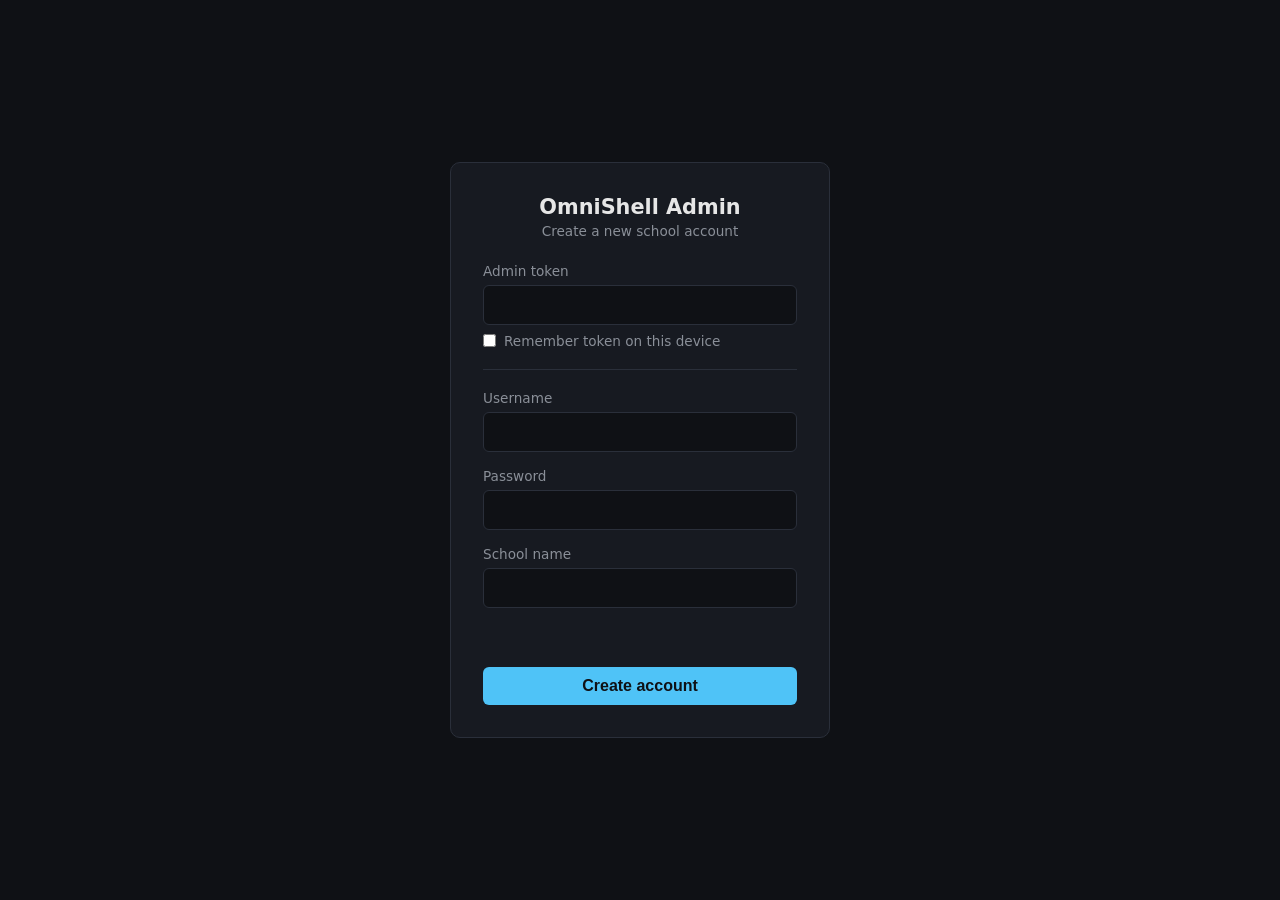
==== web/admin.html @ e7286a1a "I am now trying to create an admin account that only I am able to access and make changes" ====
<!DOCTYPE html>
<html lang="en">
<head>
<meta charset="UTF-8">
<meta name="viewport" content="width=device-width, initial-scale=1.0">
<title>OmniShell &mdash; Admin</title>
<style>
  :root {
    --bg: #0f1115;
    --panel: #171a21;
    --border: #2a2f3a;
    --text: #e6e6e6;
    --muted: #8a8f98;
    --accent: #4fc3f7;
  }
  * { box-sizing: border-box; }
  body {
    margin: 0;
    min-height: 100vh;
    display: flex;
    align-items: center;
    justify-content: center;
    font-family: system-ui, -apple-system, "Segoe UI", sans-serif;
    background: var(--bg);
    color: var(--text);
    padding: 24px;
  }
  .admin-card {
    width: 100%;
    max-width: 380px;
    background: var(--panel);
    border: 1px solid var(--border);
    border-radius: 10px;
    padding: 32px;
  }
  h1 {
    margin: 0 0 4px;
    font-size: 1.3rem;
    text-align: center;
  }
  .subtitle {
    margin: 0 0 24px;
    color: var(--muted);
    font-size: 0.85rem;
    text-align: center;
  }
  label {
    display: block;
    font-size: 0.85rem;
    color: var(--muted);
    margin-bottom: 6px;
  }
  input {
    width: 100%;
    padding: 10px 12px;
    margin-bottom: 16px;
    border-radius: 6px;
    border: 1px solid var(--border);
    background: var(--bg);
    color: var(--text);
    font-size: 1rem;
  }
  input:focus {
    outline: none;
    border-color: var(--accent);
  }
  .checkbox-row {
    display: flex;
    align-items: center;
    gap: 8px;
    margin: -8px 0 16px;
    font-size: 0.85rem;
    color: var(--muted);
  }
  .checkbox-row input {
    width: auto;
    margin: 0;
  }
  hr {
    border: none;
    border-top: 1px solid var(--border);
    margin: 20px 0;
  }
  button {
    width: 100%;
    padding: 10px 12px;
    border-radius: 6px;
    border: none;
    background: var(--accent);
    color: #0f1115;
    font-weight: 600;
    font-size: 1rem;
    cursor: pointer;
  }
  button:disabled {
    opacity: 0.6;
    cursor: default;
  }
  .error {
    color: #ff6b6b;
    font-size: 0.85rem;
    margin: -8px 0 16px;
    min-height: 1em;
  }
  .success {
    color: #6ee7a0;
    font-size: 0.85rem;
    margin: -8px 0 16px;
    min-height: 1em;
  }
</style>
</head>
<body>

<form class="admin-card" id="admin-form">
  <h1>OmniShell Admin</h1>
  <p class="subtitle">Create a new school account</p>

  <label for="admin-token">Admin token</label>
  <input id="admin-token" name="admin-token" type="password" autocomplete="off" required>

  <div class="checkbox-row">
    <input id="remember-token" type="checkbox">
    <label for="remember-token" style="margin:0;">Remember token on this device</label>
  </div>

  <hr>

  <label for="username">Username</label>
  <input id="username" name="username" type="text" autocomplete="off" required>

  <label for="password">Password</label>
  <input id="password" name="password" type="text" autocomplete="off" required>

  <label for="display-name">School name</label>
  <input id="display-name" name="display-name" type="text" autocomplete="off">

  <p class="error" id="error"></p>
  <p class="success" id="success"></p>

  <button type="submit" id="submit-btn">Create account</button>
</form>

<script>
  const form = document.getElementById("admin-form");
  const tokenInput = document.getElementById("admin-token");
  const rememberBox = document.getElementById("remember-token");
  const errorEl = document.getElementById("error");
  const successEl = document.getElementById("success");
  const submitBtn = document.getElementById("submit-btn");

  const savedToken = localStorage.getItem("omnishell_admin_token");
  if (savedToken) {
    tokenInput.value = savedToken;
    rememberBox.checked = true;
  }

  form.addEventListener("submit", async (e) => {
    e.preventDefault();
    errorEl.textContent = "";
    successEl.textContent = "";
    submitBtn.disabled = true;

    const token = tokenInput.value;
    const username = document.getElementById("username").value;
    const password = document.getElementById("password").value;
    const displayName = document.getElementById("display-name").value;

    try {
      const res = await fetch("/api/admin/schools", {
        method: "POST",
        headers: {
          "Content-Type": "application/json",
          "Authorization": "Bearer " + token
        },
        body: JSON.stringify({ username, password, displayName })
      });

      const data = await res.json().catch(() => ({}));

      if (res.ok) {
        successEl.textContent = `Created account "${data.username}".`;
        if (rememberBox.checked) {
          localStorage.setItem("omnishell_admin_token", token);
        } else {
          localStorage.removeItem("omnishell_admin_token");
        }
        document.getElementById("username").value = "";
        document.getElementById("password").value = "";
        document.getElementById("display-name").value = "";
      } else {
        errorEl.textContent = data.error || "Could not create account.";
      }
    } catch {
      errorEl.textContent = "Could not reach the server. Try again.";
    } finally {
      submitBtn.disabled = false;
    }
  });
</script>
</body>
</html>
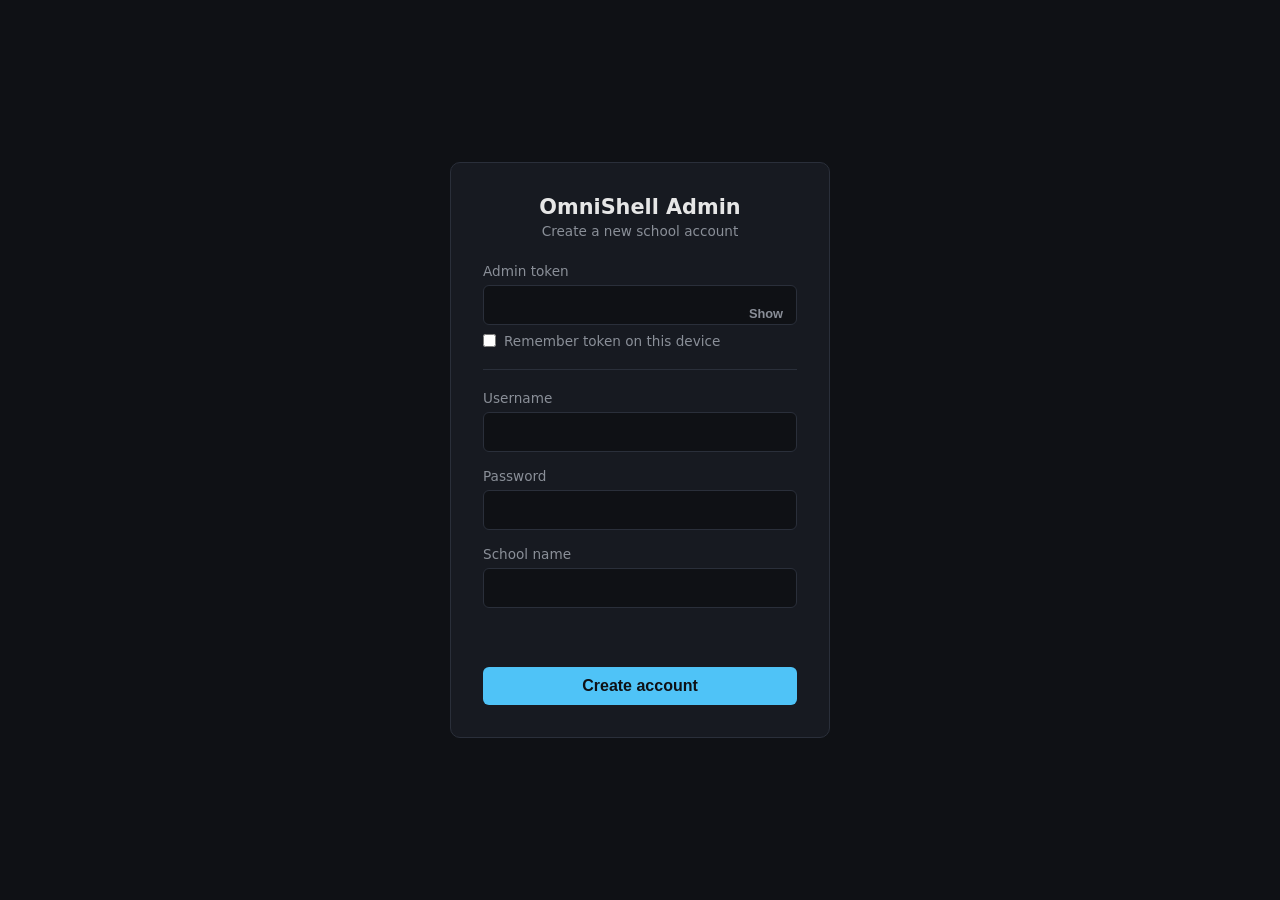
==== commit 661d2490: "this is to just show the password when the user types it in" ====
--- a/web/admin.html
+++ b/web/admin.html
@@ -64,6 +64,28 @@
     outline: none;
     border-color: var(--accent);
   }
+  .field-with-toggle {
+    position: relative;
+  }
+  .field-with-toggle input {
+    padding-right: 56px;
+  }
+  .toggle-visibility {
+    position: absolute;
+    right: 6px;
+    top: 50%;
+    transform: translateY(-50%);
+    background: none;
+    border: none;
+    color: var(--muted);
+    font-size: 0.8rem;
+    cursor: pointer;
+    padding: 4px 8px;
+    width: auto;
+  }
+  .toggle-visibility:hover {
+    color: var(--text);
+  }
   .checkbox-row {
     display: flex;
     align-items: center;
@@ -117,7 +139,10 @@
   <p class="subtitle">Create a new school account</p>
 
   <label for="admin-token">Admin token</label>
-  <input id="admin-token" name="admin-token" type="password" autocomplete="off" required>
+  <div class="field-with-toggle">
+    <input id="admin-token" name="admin-token" type="password" autocomplete="off" required>
+    <button type="button" class="toggle-visibility" data-target="admin-token">Show</button>
+  </div>
 
   <div class="checkbox-row">
     <input id="remember-token" type="checkbox">
@@ -148,6 +173,15 @@
   const errorEl = document.getElementById("error");
   const successEl = document.getElementById("success");
   const submitBtn = document.getElementById("submit-btn");
+
+  document.querySelectorAll(".toggle-visibility").forEach((btn) => {
+    btn.addEventListener("click", () => {
+      const target = document.getElementById(btn.dataset.target);
+      const showing = target.type === "text";
+      target.type = showing ? "password" : "text";
+      btn.textContent = showing ? "Show" : "Hide";
+    });
+  });
 
   const savedToken = localStorage.getItem("omnishell_admin_token");
   if (savedToken) {
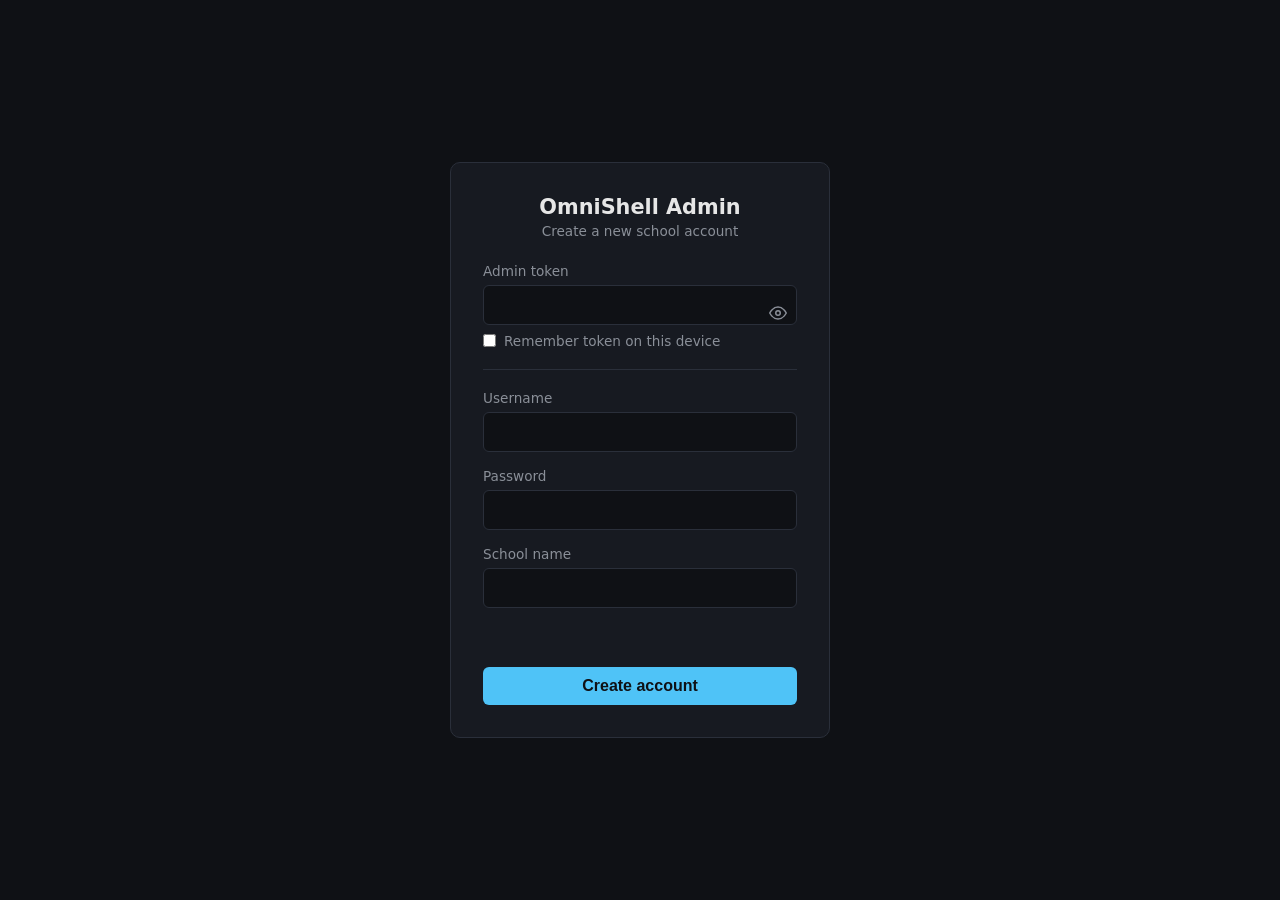
==== commit 67797457: "this is to change the show password icon to an eye" ====
--- a/web/admin.html
+++ b/web/admin.html
@@ -72,19 +72,25 @@
   }
   .toggle-visibility {
     position: absolute;
-    right: 6px;
+    right: 4px;
     top: 50%;
     transform: translateY(-50%);
     background: none;
     border: none;
     color: var(--muted);
-    font-size: 0.8rem;
     cursor: pointer;
-    padding: 4px 8px;
+    padding: 6px;
     width: auto;
+    display: flex;
+    align-items: center;
+    justify-content: center;
   }
   .toggle-visibility:hover {
     color: var(--text);
+  }
+  .toggle-visibility svg {
+    width: 18px;
+    height: 18px;
   }
   .checkbox-row {
     display: flex;
@@ -141,7 +147,7 @@
   <label for="admin-token">Admin token</label>
   <div class="field-with-toggle">
     <input id="admin-token" name="admin-token" type="password" autocomplete="off" required>
-    <button type="button" class="toggle-visibility" data-target="admin-token">Show</button>
+    <button type="button" class="toggle-visibility" data-target="admin-token" aria-label="Show admin token"></button>
   </div>
 
   <div class="checkbox-row">
@@ -174,12 +180,17 @@
   const successEl = document.getElementById("success");
   const submitBtn = document.getElementById("submit-btn");
 
+  const EYE_ICON = '<svg viewBox="0 0 24 24" fill="none" stroke="currentColor" stroke-width="2" stroke-linecap="round" stroke-linejoin="round"><path d="M1 12s4-8 11-8 11 8 11 8-4 8-11 8-11-8-11-8z"></path><circle cx="12" cy="12" r="3"></circle></svg>';
+  const EYE_OFF_ICON = '<svg viewBox="0 0 24 24" fill="none" stroke="currentColor" stroke-width="2" stroke-linecap="round" stroke-linejoin="round"><path d="M17.94 17.94A10.94 10.94 0 0 1 12 20c-7 0-11-8-11-8a18.5 18.5 0 0 1 5.06-5.94M9.9 4.24A9.12 9.12 0 0 1 12 4c7 0 11 8 11 8a18.5 18.5 0 0 1-2.16 3.19M1 1l22 22"></path></svg>';
+
   document.querySelectorAll(".toggle-visibility").forEach((btn) => {
+    btn.innerHTML = EYE_ICON;
     btn.addEventListener("click", () => {
       const target = document.getElementById(btn.dataset.target);
       const showing = target.type === "text";
       target.type = showing ? "password" : "text";
-      btn.textContent = showing ? "Show" : "Hide";
+      btn.innerHTML = showing ? EYE_ICON : EYE_OFF_ICON;
+      btn.setAttribute("aria-label", showing ? "Show admin token" : "Hide admin token");
     });
   });
 
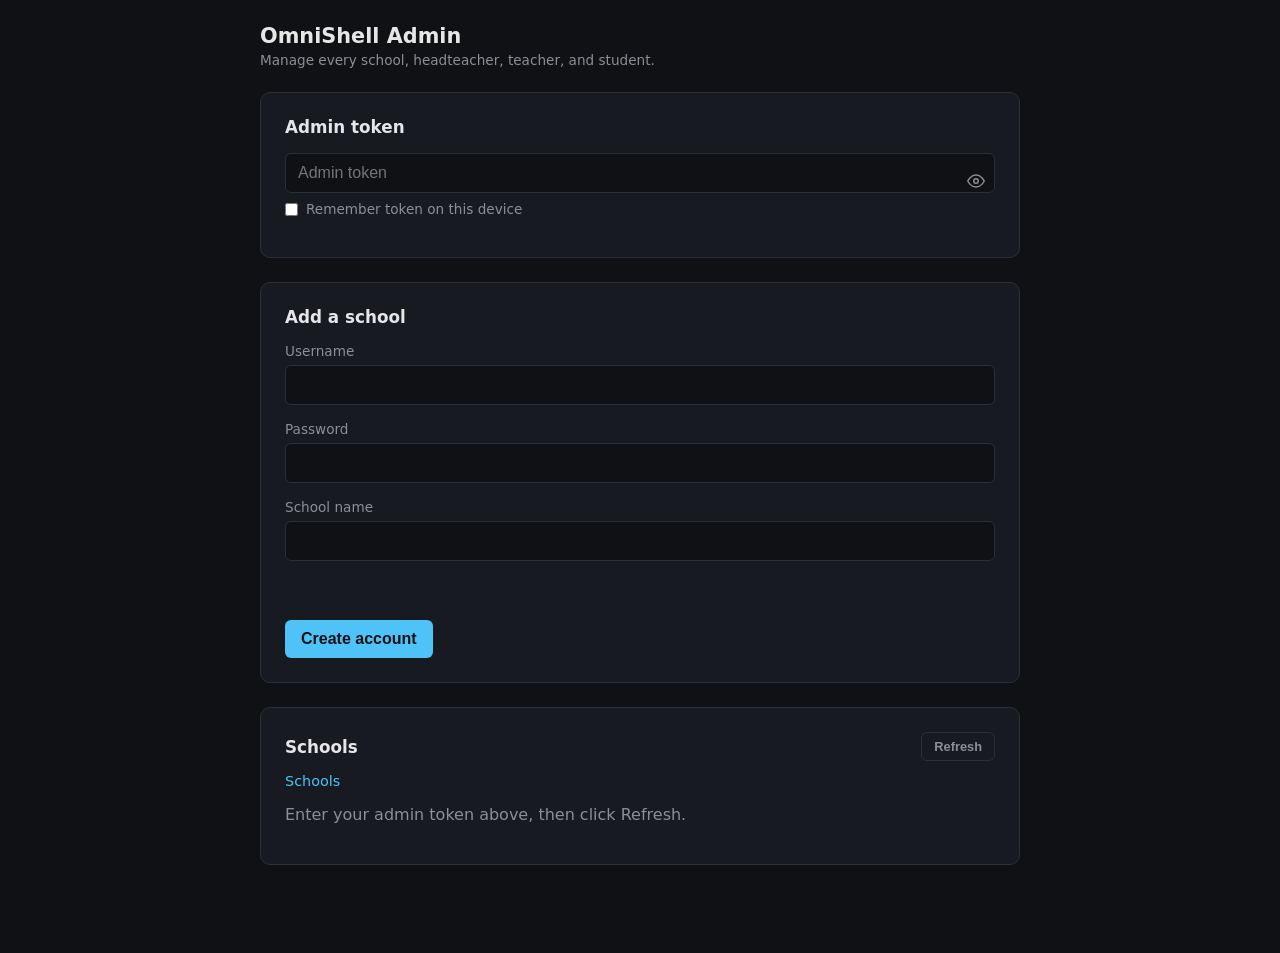
==== commit 4a5b6815: "Just adding more things to the hierachy" ====
--- a/web/admin.html
+++ b/web/admin.html
@@ -17,32 +17,34 @@
   body {
     margin: 0;
     min-height: 100vh;
-    display: flex;
-    align-items: center;
-    justify-content: center;
     font-family: system-ui, -apple-system, "Segoe UI", sans-serif;
     background: var(--bg);
     color: var(--text);
-    padding: 24px;
-  }
-  .admin-card {
-    width: 100%;
-    max-width: 380px;
+    padding: 24px 16px 64px;
+  }
+  main {
+    max-width: 760px;
+    margin: 0 auto;
+  }
+  h1 {
+    margin: 0 0 4px;
+    font-size: 1.3rem;
+  }
+  .subtitle {
+    margin: 0 0 24px;
+    color: var(--muted);
+    font-size: 0.85rem;
+  }
+  .card {
     background: var(--panel);
     border: 1px solid var(--border);
     border-radius: 10px;
-    padding: 32px;
-  }
-  h1 {
-    margin: 0 0 4px;
-    font-size: 1.3rem;
-    text-align: center;
-  }
-  .subtitle {
-    margin: 0 0 24px;
-    color: var(--muted);
-    font-size: 0.85rem;
-    text-align: center;
+    padding: 24px;
+    margin-bottom: 24px;
+  }
+  h2 {
+    margin: 0 0 16px;
+    font-size: 1.05rem;
   }
   label {
     display: block;
@@ -104,14 +106,8 @@
     width: auto;
     margin: 0;
   }
-  hr {
-    border: none;
-    border-top: 1px solid var(--border);
-    margin: 20px 0;
-  }
   button {
-    width: 100%;
-    padding: 10px 12px;
+    padding: 10px 16px;
     border-radius: 6px;
     border: none;
     background: var(--accent);
@@ -136,52 +132,220 @@
     margin: -8px 0 16px;
     min-height: 1em;
   }
+  .muted {
+    color: var(--muted);
+  }
+  .empty {
+    color: var(--muted);
+    padding: 16px 0;
+    text-align: center;
+  }
+  .roster-header {
+    display: flex;
+    align-items: center;
+    justify-content: space-between;
+    margin-bottom: 12px;
+  }
+  .refresh-btn {
+    background: transparent;
+    border: 1px solid var(--border);
+    color: var(--muted);
+    padding: 6px 12px;
+    font-size: 0.8rem;
+  }
+  .refresh-btn:hover {
+    color: var(--text);
+    border-color: var(--accent);
+  }
+  .breadcrumb {
+    font-size: 0.9rem;
+    margin-bottom: 16px;
+    color: var(--muted);
+  }
+  .breadcrumb a {
+    color: var(--accent);
+    text-decoration: none;
+    cursor: pointer;
+  }
+  .breadcrumb a:hover {
+    text-decoration: underline;
+  }
+  #account-list {
+    list-style: none;
+    margin: 0;
+    padding: 0;
+    display: flex;
+    flex-direction: column;
+    gap: 8px;
+  }
+  .account-item {
+    background: var(--bg);
+    border: 1px solid var(--border);
+    border-radius: 8px;
+    overflow: hidden;
+  }
+  .account-row {
+    display: flex;
+    align-items: center;
+    gap: 10px;
+    padding: 12px 14px;
+    flex-wrap: wrap;
+  }
+  .account-row.clickable {
+    cursor: pointer;
+  }
+  .account-row.clickable:hover {
+    background: rgba(79, 195, 247, 0.08);
+  }
+  .account-info {
+    flex: 1;
+    display: flex;
+    flex-direction: column;
+    gap: 2px;
+    min-width: 120px;
+  }
+  .account-name {
+    font-weight: 600;
+  }
+  .account-username {
+    color: var(--muted);
+    font-size: 0.8rem;
+  }
+  .inactive-badge {
+    color: #ff6b6b;
+    font-size: 0.75rem;
+    border: 1px solid #ff6b6b;
+    border-radius: 4px;
+    padding: 2px 6px;
+  }
+  .action-btn {
+    padding: 6px 10px;
+    font-size: 0.78rem;
+    background: transparent;
+    border: 1px solid var(--border);
+    color: var(--muted);
+  }
+  .action-btn:hover {
+    color: var(--text);
+    border-color: var(--accent);
+  }
+  .action-btn.delete-btn {
+    color: #ff6b6b;
+  }
+  .action-btn.delete-btn:hover {
+    background: #ff6b6b;
+    color: #0f1115;
+    border-color: #ff6b6b;
+  }
+  .inline-form {
+    display: none;
+    align-items: center;
+    gap: 8px;
+    padding: 0 14px 14px;
+    border-top: 1px solid var(--border);
+    padding-top: 12px;
+  }
+  .inline-form.open {
+    display: flex;
+  }
+  .inline-form input {
+    margin-bottom: 0;
+    flex: 1;
+  }
+  .inline-form .inline-error {
+    color: #ff6b6b;
+    font-size: 0.8rem;
+    margin: 0;
+  }
+  .inline-form .inline-success {
+    color: #6ee7a0;
+    font-size: 0.8rem;
+    margin: 0;
+  }
+  .delete-confirm {
+    display: none;
+    align-items: center;
+    gap: 10px;
+    padding: 12px 14px;
+    border-top: 1px solid var(--border);
+    background: rgba(255, 107, 107, 0.08);
+  }
+  .delete-confirm.open {
+    display: flex;
+  }
+  .delete-confirm p {
+    margin: 0;
+    font-size: 0.85rem;
+    flex: 1;
+  }
+  .delete-confirm-btn {
+    background: #ff6b6b;
+    color: #0f1115;
+  }
+  .delete-cancel-btn {
+    background: transparent;
+    border: 1px solid var(--border);
+    color: var(--muted);
+  }
 </style>
 </head>
 <body>
 
-<form class="admin-card" id="admin-form">
+<main>
   <h1>OmniShell Admin</h1>
-  <p class="subtitle">Create a new school account</p>
-
-  <label for="admin-token">Admin token</label>
-  <div class="field-with-toggle">
-    <input id="admin-token" name="admin-token" type="password" autocomplete="off" required>
-    <button type="button" class="toggle-visibility" data-target="admin-token" aria-label="Show admin token"></button>
-  </div>
-
-  <div class="checkbox-row">
-    <input id="remember-token" type="checkbox">
-    <label for="remember-token" style="margin:0;">Remember token on this device</label>
-  </div>
-
-  <hr>
-
-  <label for="username">Username</label>
-  <input id="username" name="username" type="text" autocomplete="off" required>
-
-  <label for="password">Password</label>
-  <input id="password" name="password" type="text" autocomplete="off" required>
-
-  <label for="display-name">School name</label>
-  <input id="display-name" name="display-name" type="text" autocomplete="off">
-
-  <p class="error" id="error"></p>
-  <p class="success" id="success"></p>
-
-  <button type="submit" id="submit-btn">Create account</button>
-</form>
+  <p class="subtitle">Manage every school, headteacher, teacher, and student.</p>
+
+  <section class="card">
+    <h2>Admin token</h2>
+    <div class="field-with-toggle">
+      <input id="admin-token" type="password" autocomplete="off" placeholder="Admin token">
+      <button type="button" class="toggle-visibility" data-target="admin-token" aria-label="Show admin token"></button>
+    </div>
+    <div class="checkbox-row">
+      <input id="remember-token" type="checkbox">
+      <label for="remember-token" style="margin:0;">Remember token on this device</label>
+    </div>
+  </section>
+
+  <section class="card">
+    <h2>Add a school</h2>
+    <form id="create-form">
+      <label for="username">Username</label>
+      <input id="username" type="text" autocomplete="off" required>
+
+      <label for="password">Password</label>
+      <input id="password" type="text" autocomplete="off" required>
+
+      <label for="display-name">School name</label>
+      <input id="display-name" type="text" autocomplete="off">
+
+      <p class="error" id="form-error"></p>
+      <p class="success" id="form-success"></p>
+
+      <button type="submit" id="submit-btn">Create account</button>
+    </form>
+  </section>
+
+  <section class="card">
+    <div class="roster-header">
+      <h2 style="margin:0;">Schools</h2>
+      <button type="button" class="refresh-btn" id="refresh-btn">Refresh</button>
+    </div>
+    <div class="breadcrumb" id="breadcrumb"></div>
+    <div id="roster-container">
+      <p class="muted">Enter your admin token above, then click Refresh.</p>
+    </div>
+  </section>
+</main>
 
 <script>
-  const form = document.getElementById("admin-form");
+  const EYE_ICON = '<svg viewBox="0 0 24 24" fill="none" stroke="currentColor" stroke-width="2" stroke-linecap="round" stroke-linejoin="round"><path d="M1 12s4-8 11-8 11 8 11 8-4 8-11 8-11-8-11-8z"></path><circle cx="12" cy="12" r="3"></circle></svg>';
+  const EYE_OFF_ICON = '<svg viewBox="0 0 24 24" fill="none" stroke="currentColor" stroke-width="2" stroke-linecap="round" stroke-linejoin="round"><path d="M17.94 17.94A10.94 10.94 0 0 1 12 20c-7 0-11-8-11-8a18.5 18.5 0 0 1 5.06-5.94M9.9 4.24A9.12 9.12 0 0 1 12 4c7 0 11 8 11 8a18.5 18.5 0 0 1-2.16 3.19M1 1l22 22"></path></svg>';
+
   const tokenInput = document.getElementById("admin-token");
   const rememberBox = document.getElementById("remember-token");
-  const errorEl = document.getElementById("error");
-  const successEl = document.getElementById("success");
-  const submitBtn = document.getElementById("submit-btn");
-
-  const EYE_ICON = '<svg viewBox="0 0 24 24" fill="none" stroke="currentColor" stroke-width="2" stroke-linecap="round" stroke-linejoin="round"><path d="M1 12s4-8 11-8 11 8 11 8-4 8-11 8-11-8-11-8z"></path><circle cx="12" cy="12" r="3"></circle></svg>';
-  const EYE_OFF_ICON = '<svg viewBox="0 0 24 24" fill="none" stroke="currentColor" stroke-width="2" stroke-linecap="round" stroke-linejoin="round"><path d="M17.94 17.94A10.94 10.94 0 0 1 12 20c-7 0-11-8-11-8a18.5 18.5 0 0 1 5.06-5.94M9.9 4.24A9.12 9.12 0 0 1 12 4c7 0 11 8 11 8a18.5 18.5 0 0 1-2.16 3.19M1 1l22 22"></path></svg>';
+  const rosterContainer = document.getElementById("roster-container");
+  const breadcrumbEl = document.getElementById("breadcrumb");
 
   document.querySelectorAll(".toggle-visibility").forEach((btn) => {
     btn.innerHTML = EYE_ICON;
@@ -190,7 +354,6 @@
       const showing = target.type === "text";
       target.type = showing ? "password" : "text";
       btn.innerHTML = showing ? EYE_ICON : EYE_OFF_ICON;
-      btn.setAttribute("aria-label", showing ? "Show admin token" : "Hide admin token");
     });
   });
 
@@ -200,48 +363,369 @@
     rememberBox.checked = true;
   }
 
-  form.addEventListener("submit", async (e) => {
+  tokenInput.addEventListener("change", () => {
+    if (rememberBox.checked) localStorage.setItem("omnishell_admin_token", tokenInput.value);
+  });
+  rememberBox.addEventListener("change", () => {
+    if (rememberBox.checked) localStorage.setItem("omnishell_admin_token", tokenInput.value);
+    else localStorage.removeItem("omnishell_admin_token");
+  });
+
+  function adminFetch(url, options) {
+    options = options || {};
+    const headers = Object.assign({ "Authorization": "Bearer " + tokenInput.value }, options.headers || {});
+    return fetch(url, Object.assign({}, options, { headers }));
+  }
+
+  // ---------- create-headteacher form ----------
+
+  const createForm = document.getElementById("create-form");
+  const formErrorEl = document.getElementById("form-error");
+  const formSuccessEl = document.getElementById("form-success");
+  const submitBtn = document.getElementById("submit-btn");
+
+  createForm.addEventListener("submit", async (e) => {
     e.preventDefault();
-    errorEl.textContent = "";
-    successEl.textContent = "";
+    formErrorEl.textContent = "";
+    formSuccessEl.textContent = "";
     submitBtn.disabled = true;
 
-    const token = tokenInput.value;
     const username = document.getElementById("username").value;
     const password = document.getElementById("password").value;
     const displayName = document.getElementById("display-name").value;
 
     try {
-      const res = await fetch("/api/admin/schools", {
+      const res = await adminFetch("/api/admin/schools", {
         method: "POST",
-        headers: {
-          "Content-Type": "application/json",
-          "Authorization": "Bearer " + token
-        },
+        headers: { "Content-Type": "application/json" },
         body: JSON.stringify({ username, password, displayName })
       });
-
       const data = await res.json().catch(() => ({}));
 
       if (res.ok) {
-        successEl.textContent = `Created account "${data.username}".`;
-        if (rememberBox.checked) {
-          localStorage.setItem("omnishell_admin_token", token);
-        } else {
-          localStorage.removeItem("omnishell_admin_token");
-        }
-        document.getElementById("username").value = "";
-        document.getElementById("password").value = "";
-        document.getElementById("display-name").value = "";
+        formSuccessEl.textContent = `Created account "${data.username}".`;
+        createForm.reset();
+        if (view.level === "headteachers") loadRoster();
       } else {
-        errorEl.textContent = data.error || "Could not create account.";
+        formErrorEl.textContent = data.error || "Could not create account.";
       }
     } catch {
-      errorEl.textContent = "Could not reach the server. Try again.";
+      formErrorEl.textContent = "Could not reach the server. Try again.";
     } finally {
       submitBtn.disabled = false;
     }
   });
+
+  // ---------- browsable roster with breadcrumb drill-down ----------
+
+  let view = { level: "headteachers" };
+
+  function renderBreadcrumb() {
+    breadcrumbEl.innerHTML = "";
+
+    const schoolsLink = document.createElement("a");
+    schoolsLink.textContent = "Schools";
+    schoolsLink.addEventListener("click", () => {
+      view = { level: "headteachers" };
+      loadRoster();
+    });
+    breadcrumbEl.appendChild(schoolsLink);
+
+    if (view.level === "teachers" || view.level === "students") {
+      breadcrumbEl.appendChild(document.createTextNode(" / "));
+      const hLink = document.createElement("a");
+      hLink.textContent = view.headteacherName;
+      hLink.addEventListener("click", () => {
+        view = { level: "teachers", headteacherId: view.headteacherId, headteacherName: view.headteacherName };
+        loadRoster();
+      });
+      breadcrumbEl.appendChild(hLink);
+    }
+
+    if (view.level === "students") {
+      breadcrumbEl.appendChild(document.createTextNode(" / "));
+      const tSpan = document.createElement("span");
+      tSpan.textContent = view.teacherName;
+      breadcrumbEl.appendChild(tSpan);
+    }
+  }
+
+  async function loadRoster() {
+    renderBreadcrumb();
+    rosterContainer.innerHTML = '<p class="muted">Loading&hellip;</p>';
+
+    let url, level;
+    if (view.level === "headteachers") {
+      url = "/api/admin/headteachers";
+      level = "headteacher";
+    } else if (view.level === "teachers") {
+      url = "/api/admin/teachers?headteacherId=" + view.headteacherId;
+      level = "teacher";
+    } else {
+      url = "/api/admin/students?teacherId=" + view.teacherId;
+      level = "student";
+    }
+
+    try {
+      const res = await adminFetch(url);
+      const data = await res.json().catch(() => ({}));
+      if (!res.ok) {
+        rosterContainer.innerHTML = `<p class="error">${data.error || "Could not load accounts."}</p>`;
+        return;
+      }
+      renderRoster(data.rows || [], level);
+    } catch {
+      rosterContainer.innerHTML = '<p class="error">Could not reach the server.</p>';
+    }
+  }
+
+  function renderRoster(rows, level) {
+    if (rows.length === 0) {
+      rosterContainer.innerHTML = '<p class="empty">No accounts here yet.</p>';
+      return;
+    }
+
+    const list = document.createElement("ul");
+    list.id = "account-list";
+
+    rows.forEach((account) => {
+      list.appendChild(buildAccountRow(account, level));
+    });
+
+    rosterContainer.innerHTML = "";
+    rosterContainer.appendChild(list);
+  }
+
+  function buildAccountRow(account, level) {
+    const item = document.createElement("li");
+    item.className = "account-item";
+
+    const row = document.createElement("div");
+    row.className = "account-row";
+    if (level !== "student") row.classList.add("clickable");
+
+    const info = document.createElement("div");
+    info.className = "account-info";
+    const nameEl = document.createElement("span");
+    nameEl.className = "account-name";
+    nameEl.textContent = account.display_name || account.username;
+    const usernameEl = document.createElement("span");
+    usernameEl.className = "account-username";
+    usernameEl.textContent = account.username;
+    info.appendChild(nameEl);
+    info.appendChild(usernameEl);
+    row.appendChild(info);
+
+    if (!account.active) {
+      const badge = document.createElement("span");
+      badge.className = "inactive-badge";
+      badge.textContent = "Inactive";
+      row.appendChild(badge);
+    }
+
+    const renameBtn = document.createElement("button");
+    renameBtn.type = "button";
+    renameBtn.className = "action-btn";
+    renameBtn.textContent = "Rename";
+    row.appendChild(renameBtn);
+
+    const resetBtn = document.createElement("button");
+    resetBtn.type = "button";
+    resetBtn.className = "action-btn";
+    resetBtn.textContent = "Reset password";
+    row.appendChild(resetBtn);
+
+    const activeBtn = document.createElement("button");
+    activeBtn.type = "button";
+    activeBtn.className = "action-btn";
+    activeBtn.textContent = account.active ? "Deactivate" : "Activate";
+    row.appendChild(activeBtn);
+
+    const deleteBtn = document.createElement("button");
+    deleteBtn.type = "button";
+    deleteBtn.className = "action-btn delete-btn";
+    deleteBtn.textContent = "Delete";
+    row.appendChild(deleteBtn);
+
+    const renameForm = document.createElement("div");
+    renameForm.className = "inline-form";
+    renameForm.innerHTML = `
+      <input type="text" placeholder="New display name" class="rename-input" autocomplete="off">
+      <button type="button" class="rename-confirm-btn">Confirm</button>
+      <p class="inline-error"></p>
+      <p class="inline-success"></p>
+    `;
+
+    const resetForm = document.createElement("div");
+    resetForm.className = "inline-form";
+    resetForm.innerHTML = `
+      <input type="text" placeholder="New password" class="reset-password-input" autocomplete="off">
+      <button type="button" class="reset-confirm-btn">Confirm</button>
+      <p class="inline-error"></p>
+      <p class="inline-success"></p>
+    `;
+
+    const deleteConfirm = document.createElement("div");
+    deleteConfirm.className = "delete-confirm";
+    deleteConfirm.innerHTML = `
+      <p>Delete <strong>${nameEl.textContent}</strong>? This permanently removes their account${level !== "student" ? " and everything under it" : ""}.</p>
+      <button type="button" class="delete-cancel-btn">Cancel</button>
+      <button type="button" class="delete-confirm-btn">Delete</button>
+    `;
+
+    // Stop clicks inside any inline panel from triggering row drill-down.
+    [renameForm, resetForm, deleteConfirm].forEach((panel) => {
+      panel.addEventListener("click", (e) => e.stopPropagation());
+    });
+
+    function stopAnd(fn) {
+      return (e) => { e.stopPropagation(); fn(e); };
+    }
+
+    renameBtn.addEventListener("click", stopAnd(() => renameForm.classList.toggle("open")));
+    resetBtn.addEventListener("click", stopAnd(() => resetForm.classList.toggle("open")));
+    deleteBtn.addEventListener("click", stopAnd(() => deleteConfirm.classList.toggle("open")));
+
+    activeBtn.addEventListener("click", stopAnd(async () => {
+      activeBtn.disabled = true;
+      try {
+        const res = await adminFetch("/api/admin/accounts/set-active", {
+          method: "POST",
+          headers: { "Content-Type": "application/json" },
+          body: JSON.stringify({ accountId: account.id, active: !account.active })
+        });
+        if (res.ok) {
+          loadRoster();
+        } else {
+          activeBtn.disabled = false;
+        }
+      } catch {
+        activeBtn.disabled = false;
+      }
+    }));
+
+    const renameConfirmBtn = renameForm.querySelector(".rename-confirm-btn");
+    const renameInput = renameForm.querySelector(".rename-input");
+    const renameErrorEl = renameForm.querySelector(".inline-error");
+    const renameSuccessEl = renameForm.querySelector(".inline-success");
+
+    renameConfirmBtn.addEventListener("click", async () => {
+      renameErrorEl.textContent = "";
+      renameSuccessEl.textContent = "";
+      const displayName = renameInput.value.trim();
+      if (!displayName) {
+        renameErrorEl.textContent = "Enter a name.";
+        return;
+      }
+      renameConfirmBtn.disabled = true;
+      try {
+        const res = await adminFetch("/api/admin/accounts/rename", {
+          method: "POST",
+          headers: { "Content-Type": "application/json" },
+          body: JSON.stringify({ accountId: account.id, displayName })
+        });
+        const data = await res.json().catch(() => ({}));
+        if (res.ok) {
+          renameSuccessEl.textContent = "Renamed.";
+          nameEl.textContent = displayName;
+        } else {
+          renameErrorEl.textContent = data.error || "Could not rename.";
+        }
+      } catch {
+        renameErrorEl.textContent = "Could not reach the server.";
+      } finally {
+        renameConfirmBtn.disabled = false;
+      }
+    });
+
+    const resetConfirmBtn = resetForm.querySelector(".reset-confirm-btn");
+    const resetPasswordInput = resetForm.querySelector(".reset-password-input");
+    const resetErrorEl = resetForm.querySelector(".inline-error");
+    const resetSuccessEl = resetForm.querySelector(".inline-success");
+
+    resetConfirmBtn.addEventListener("click", async () => {
+      resetErrorEl.textContent = "";
+      resetSuccessEl.textContent = "";
+      const newPassword = resetPasswordInput.value;
+      if (!newPassword) {
+        resetErrorEl.textContent = "Enter a new password.";
+        return;
+      }
+      resetConfirmBtn.disabled = true;
+      try {
+        const res = await adminFetch("/api/admin/accounts/reset-password", {
+          method: "POST",
+          headers: { "Content-Type": "application/json" },
+          body: JSON.stringify({ accountId: account.id, newPassword })
+        });
+        const data = await res.json().catch(() => ({}));
+        if (res.ok) {
+          resetSuccessEl.textContent = "Password updated.";
+          resetPasswordInput.value = "";
+        } else {
+          resetErrorEl.textContent = data.error || "Could not reset password.";
+        }
+      } catch {
+        resetErrorEl.textContent = "Could not reach the server.";
+      } finally {
+        resetConfirmBtn.disabled = false;
+      }
+    });
+
+    deleteConfirm.querySelector(".delete-cancel-btn").addEventListener("click", stopAnd(() => {
+      deleteConfirm.classList.remove("open");
+    }));
+
+    deleteConfirm.querySelector(".delete-confirm-btn").addEventListener("click", stopAnd(async (e) => {
+      const btn = e.currentTarget;
+      btn.disabled = true;
+      try {
+        const res = await adminFetch("/api/admin/accounts/delete", {
+          method: "POST",
+          headers: { "Content-Type": "application/json" },
+          body: JSON.stringify({ accountId: account.id })
+        });
+        if (res.ok) {
+          item.remove();
+          if (document.querySelectorAll(".account-item").length === 0) {
+            rosterContainer.innerHTML = '<p class="empty">No accounts here yet.</p>';
+          }
+        } else {
+          btn.disabled = false;
+        }
+      } catch {
+        btn.disabled = false;
+      }
+    }));
+
+    if (level !== "student") {
+      row.addEventListener("click", () => {
+        if (level === "headteacher") {
+          view = { level: "teachers", headteacherId: account.id, headteacherName: account.display_name || account.username };
+        } else if (level === "teacher") {
+          view = {
+            level: "students",
+            headteacherId: view.headteacherId,
+            headteacherName: view.headteacherName,
+            teacherId: account.id,
+            teacherName: account.display_name || account.username
+          };
+        }
+        loadRoster();
+      });
+    }
+
+    item.appendChild(row);
+    item.appendChild(renameForm);
+    item.appendChild(resetForm);
+    item.appendChild(deleteConfirm);
+    return item;
+  }
+
+  document.getElementById("refresh-btn").addEventListener("click", loadRoster);
+
+  renderBreadcrumb();
+  if (savedToken) loadRoster();
 </script>
 </body>
 </html>
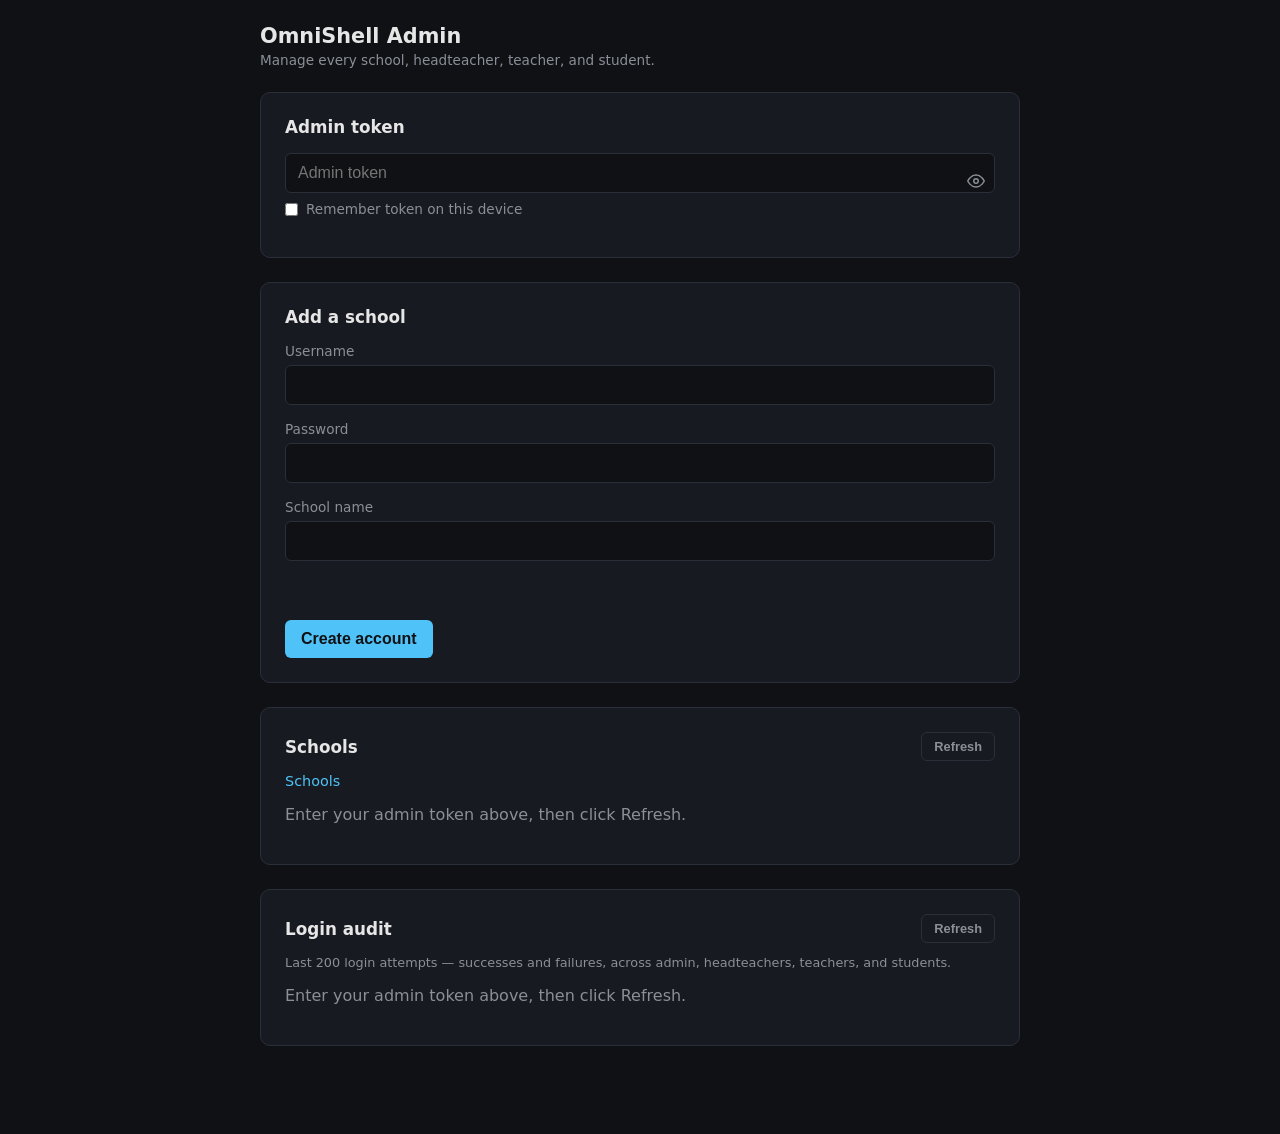
==== commit 506e10c1: "i am now adding a login audit which shows successful logins and unsuccessful logins which only I can" ====
--- a/web/admin.html
+++ b/web/admin.html
@@ -287,6 +287,50 @@
     border: 1px solid var(--border);
     color: var(--muted);
   }
+  .audit-row {
+    display: flex;
+    align-items: center;
+    gap: 12px;
+    padding: 10px 12px;
+    border-bottom: 1px solid var(--border);
+    font-size: 0.82rem;
+    flex-wrap: wrap;
+  }
+  .audit-row:last-child {
+    border-bottom: none;
+  }
+  .audit-time {
+    color: var(--muted);
+    font-size: 0.76rem;
+    min-width: 150px;
+  }
+  .audit-user {
+    font-weight: 600;
+    min-width: 100px;
+  }
+  .audit-role {
+    color: var(--muted);
+    font-size: 0.76rem;
+  }
+  .audit-ip {
+    color: var(--muted);
+    font-size: 0.76rem;
+    margin-left: auto;
+  }
+  .audit-badge {
+    font-size: 0.7rem;
+    padding: 2px 6px;
+    border-radius: 4px;
+    border: 1px solid;
+  }
+  .audit-badge.ok {
+    color: #6ee7a0;
+    border-color: #6ee7a0;
+  }
+  .audit-badge.fail {
+    color: #ff6b6b;
+    border-color: #ff6b6b;
+  }
 </style>
 </head>
 <body>
@@ -333,6 +377,17 @@
     </div>
     <div class="breadcrumb" id="breadcrumb"></div>
     <div id="roster-container">
+      <p class="muted">Enter your admin token above, then click Refresh.</p>
+    </div>
+  </section>
+
+  <section class="card">
+    <div class="roster-header">
+      <h2 style="margin:0;">Login audit</h2>
+      <button type="button" class="refresh-btn" id="audit-refresh-btn">Refresh</button>
+    </div>
+    <p class="muted" style="margin:0 0 12px;font-size:0.8rem;">Last 200 login attempts &mdash; successes and failures, across admin, headteachers, teachers, and students.</p>
+    <div id="audit-container">
       <p class="muted">Enter your admin token above, then click Refresh.</p>
     </div>
   </section>
@@ -724,8 +779,75 @@
 
   document.getElementById("refresh-btn").addEventListener("click", loadRoster);
 
+  // ---------- login audit ----------
+
+  const auditContainer = document.getElementById("audit-container");
+
+  async function loadAuditLog() {
+    auditContainer.innerHTML = '<p class="muted">Loading&hellip;</p>';
+    try {
+      const res = await adminFetch("/api/admin/login-audit");
+      const data = await res.json().catch(() => ({}));
+      if (!res.ok) {
+        auditContainer.innerHTML = `<p class="error">${data.error || "Could not load audit log."}</p>`;
+        return;
+      }
+      renderAuditLog(data.rows || []);
+    } catch {
+      auditContainer.innerHTML = '<p class="error">Could not reach the server.</p>';
+    }
+  }
+
+  function renderAuditLog(rows) {
+    if (rows.length === 0) {
+      auditContainer.innerHTML = '<p class="empty">No login attempts recorded yet.</p>';
+      return;
+    }
+
+    const list = document.createElement("div");
+    rows.forEach((entry) => {
+      const row = document.createElement("div");
+      row.className = "audit-row";
+
+      const time = document.createElement("span");
+      time.className = "audit-time";
+      time.textContent = new Date(entry.created_at).toLocaleString();
+      row.appendChild(time);
+
+      const badge = document.createElement("span");
+      badge.className = "audit-badge " + (entry.success ? "ok" : "fail");
+      badge.textContent = entry.success ? "Success" : "Failed";
+      row.appendChild(badge);
+
+      const user = document.createElement("span");
+      user.className = "audit-user";
+      user.textContent = entry.username;
+      row.appendChild(user);
+
+      const role = document.createElement("span");
+      role.className = "audit-role";
+      role.textContent = entry.role || "unknown";
+      row.appendChild(role);
+
+      const ip = document.createElement("span");
+      ip.className = "audit-ip";
+      ip.textContent = entry.ip_address || "unknown IP";
+      row.appendChild(ip);
+
+      list.appendChild(row);
+    });
+
+    auditContainer.innerHTML = "";
+    auditContainer.appendChild(list);
+  }
+
+  document.getElementById("audit-refresh-btn").addEventListener("click", loadAuditLog);
+
   renderBreadcrumb();
-  if (savedToken) loadRoster();
+  if (savedToken) {
+    loadRoster();
+    loadAuditLog();
+  }
 </script>
 </body>
 </html>
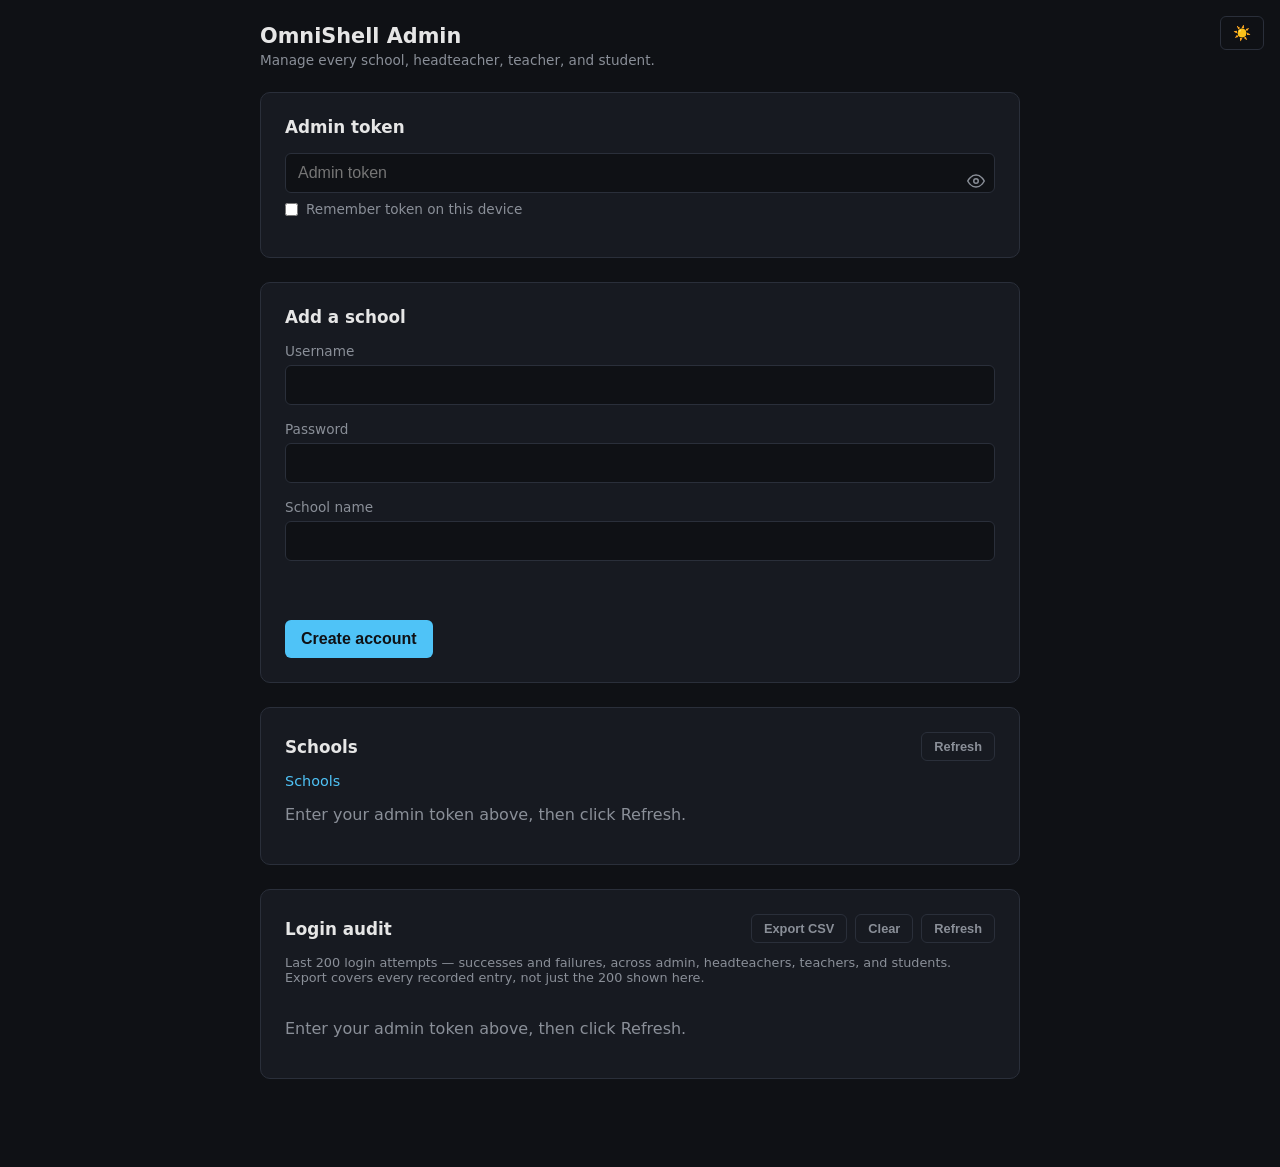
==== commit 3db9beb3: "I have changed the audit logs so they are CSV files and I am planning on making them so i can export" ====
--- a/web/admin.html
+++ b/web/admin.html
@@ -3,6 +3,11 @@
 <head>
 <meta charset="UTF-8">
 <meta name="viewport" content="width=device-width, initial-scale=1.0">
+<script>
+  if (localStorage.getItem("omnishell_theme") === "light") {
+    document.documentElement.setAttribute("data-theme", "light");
+  }
+</script>
 <title>OmniShell &mdash; Admin</title>
 <style>
   :root {
@@ -13,6 +18,31 @@
     --muted: #8a8f98;
     --accent: #4fc3f7;
   }
+  :root[data-theme="light"] {
+    --bg: #f4f6f9;
+    --panel: #ffffff;
+    --border: #d7dce3;
+    --text: #1b1f24;
+    --muted: #5b6470;
+    --accent: #0284c7;
+  }
+  .theme-toggle {
+    position: fixed;
+    top: 16px;
+    right: 16px;
+    background: transparent;
+    border: 1px solid var(--border);
+    color: var(--muted);
+    border-radius: 6px;
+    padding: 6px 12px;
+    font-size: 0.9rem;
+    cursor: pointer;
+    line-height: 1.4;
+  }
+  .theme-toggle:hover {
+    color: var(--text);
+    border-color: var(--accent);
+  }
   * { box-sizing: border-box; }
   body {
     margin: 0;
@@ -334,6 +364,8 @@
 </style>
 </head>
 <body>
+
+<button type="button" id="theme-toggle" class="theme-toggle" aria-label="Toggle theme"></button>
 
 <main>
   <h1>OmniShell Admin</h1>
@@ -384,9 +416,19 @@
   <section class="card">
     <div class="roster-header">
       <h2 style="margin:0;">Login audit</h2>
-      <button type="button" class="refresh-btn" id="audit-refresh-btn">Refresh</button>
+      <div style="display:flex;gap:8px;">
+        <button type="button" class="refresh-btn" id="audit-export-btn">Export CSV</button>
+        <button type="button" class="refresh-btn" id="audit-clear-btn">Clear</button>
+        <button type="button" class="refresh-btn" id="audit-refresh-btn">Refresh</button>
+      </div>
     </div>
-    <p class="muted" style="margin:0 0 12px;font-size:0.8rem;">Last 200 login attempts &mdash; successes and failures, across admin, headteachers, teachers, and students.</p>
+    <p class="muted" style="margin:0 0 12px;font-size:0.8rem;">Last 200 login attempts &mdash; successes and failures, across admin, headteachers, teachers, and students. Export covers every recorded entry, not just the 200 shown here.</p>
+    <p class="error" id="audit-export-error"></p>
+    <div class="delete-confirm" id="audit-clear-confirm">
+      <p>Clear <strong>all</strong> login audit entries? This can't be undone &mdash; export a copy first if you want to keep a record.</p>
+      <button type="button" class="delete-cancel-btn" id="audit-clear-cancel-btn">Cancel</button>
+      <button type="button" class="delete-confirm-btn" id="audit-clear-confirm-btn">Clear all</button>
+    </div>
     <div id="audit-container">
       <p class="muted">Enter your admin token above, then click Refresh.</p>
     </div>
@@ -394,6 +436,28 @@
 </main>
 
 <script>
+  const themeToggleBtn = document.getElementById("theme-toggle");
+
+  function updateThemeToggleLabel() {
+    const isLight = document.documentElement.getAttribute("data-theme") === "light";
+    themeToggleBtn.textContent = isLight ? "🌙" : "☀️";
+    themeToggleBtn.setAttribute("aria-label", isLight ? "Switch to dark theme" : "Switch to light theme");
+  }
+
+  themeToggleBtn.addEventListener("click", () => {
+    const isLight = document.documentElement.getAttribute("data-theme") === "light";
+    if (isLight) {
+      document.documentElement.removeAttribute("data-theme");
+      localStorage.setItem("omnishell_theme", "dark");
+    } else {
+      document.documentElement.setAttribute("data-theme", "light");
+      localStorage.setItem("omnishell_theme", "light");
+    }
+    updateThemeToggleLabel();
+  });
+
+  updateThemeToggleLabel();
+
   const EYE_ICON = '<svg viewBox="0 0 24 24" fill="none" stroke="currentColor" stroke-width="2" stroke-linecap="round" stroke-linejoin="round"><path d="M1 12s4-8 11-8 11 8 11 8-4 8-11 8-11-8-11-8z"></path><circle cx="12" cy="12" r="3"></circle></svg>';
   const EYE_OFF_ICON = '<svg viewBox="0 0 24 24" fill="none" stroke="currentColor" stroke-width="2" stroke-linecap="round" stroke-linejoin="round"><path d="M17.94 17.94A10.94 10.94 0 0 1 12 20c-7 0-11-8-11-8a18.5 18.5 0 0 1 5.06-5.94M9.9 4.24A9.12 9.12 0 0 1 12 4c7 0 11 8 11 8a18.5 18.5 0 0 1-2.16 3.19M1 1l22 22"></path></svg>';
 
@@ -843,6 +907,56 @@
 
   document.getElementById("audit-refresh-btn").addEventListener("click", loadAuditLog);
 
+  // ---------- login audit: export / clear ----------
+
+  const auditExportErrorEl = document.getElementById("audit-export-error");
+  const auditClearConfirm = document.getElementById("audit-clear-confirm");
+
+  document.getElementById("audit-export-btn").addEventListener("click", async () => {
+    auditExportErrorEl.textContent = "";
+    try {
+      const res = await adminFetch("/api/admin/login-audit/export");
+      if (!res.ok) {
+        const data = await res.json().catch(() => ({}));
+        auditExportErrorEl.textContent = data.error || "Could not export the audit log.";
+        return;
+      }
+      const blob = await res.blob();
+      const url = URL.createObjectURL(blob);
+      const a = document.createElement("a");
+      a.href = url;
+      a.download = `login-audit-${new Date().toISOString().slice(0, 10)}.csv`;
+      document.body.appendChild(a);
+      a.click();
+      a.remove();
+      URL.revokeObjectURL(url);
+    } catch {
+      auditExportErrorEl.textContent = "Could not reach the server.";
+    }
+  });
+
+  document.getElementById("audit-clear-btn").addEventListener("click", () => {
+    auditClearConfirm.classList.toggle("open");
+  });
+
+  document.getElementById("audit-clear-cancel-btn").addEventListener("click", () => {
+    auditClearConfirm.classList.remove("open");
+  });
+
+  document.getElementById("audit-clear-confirm-btn").addEventListener("click", async (e) => {
+    const btn = e.currentTarget;
+    btn.disabled = true;
+    try {
+      const res = await adminFetch("/api/admin/login-audit/clear", { method: "POST" });
+      if (res.ok) {
+        auditClearConfirm.classList.remove("open");
+        loadAuditLog();
+      }
+    } finally {
+      btn.disabled = false;
+    }
+  });
+
   renderBreadcrumb();
   if (savedToken) {
     loadRoster();
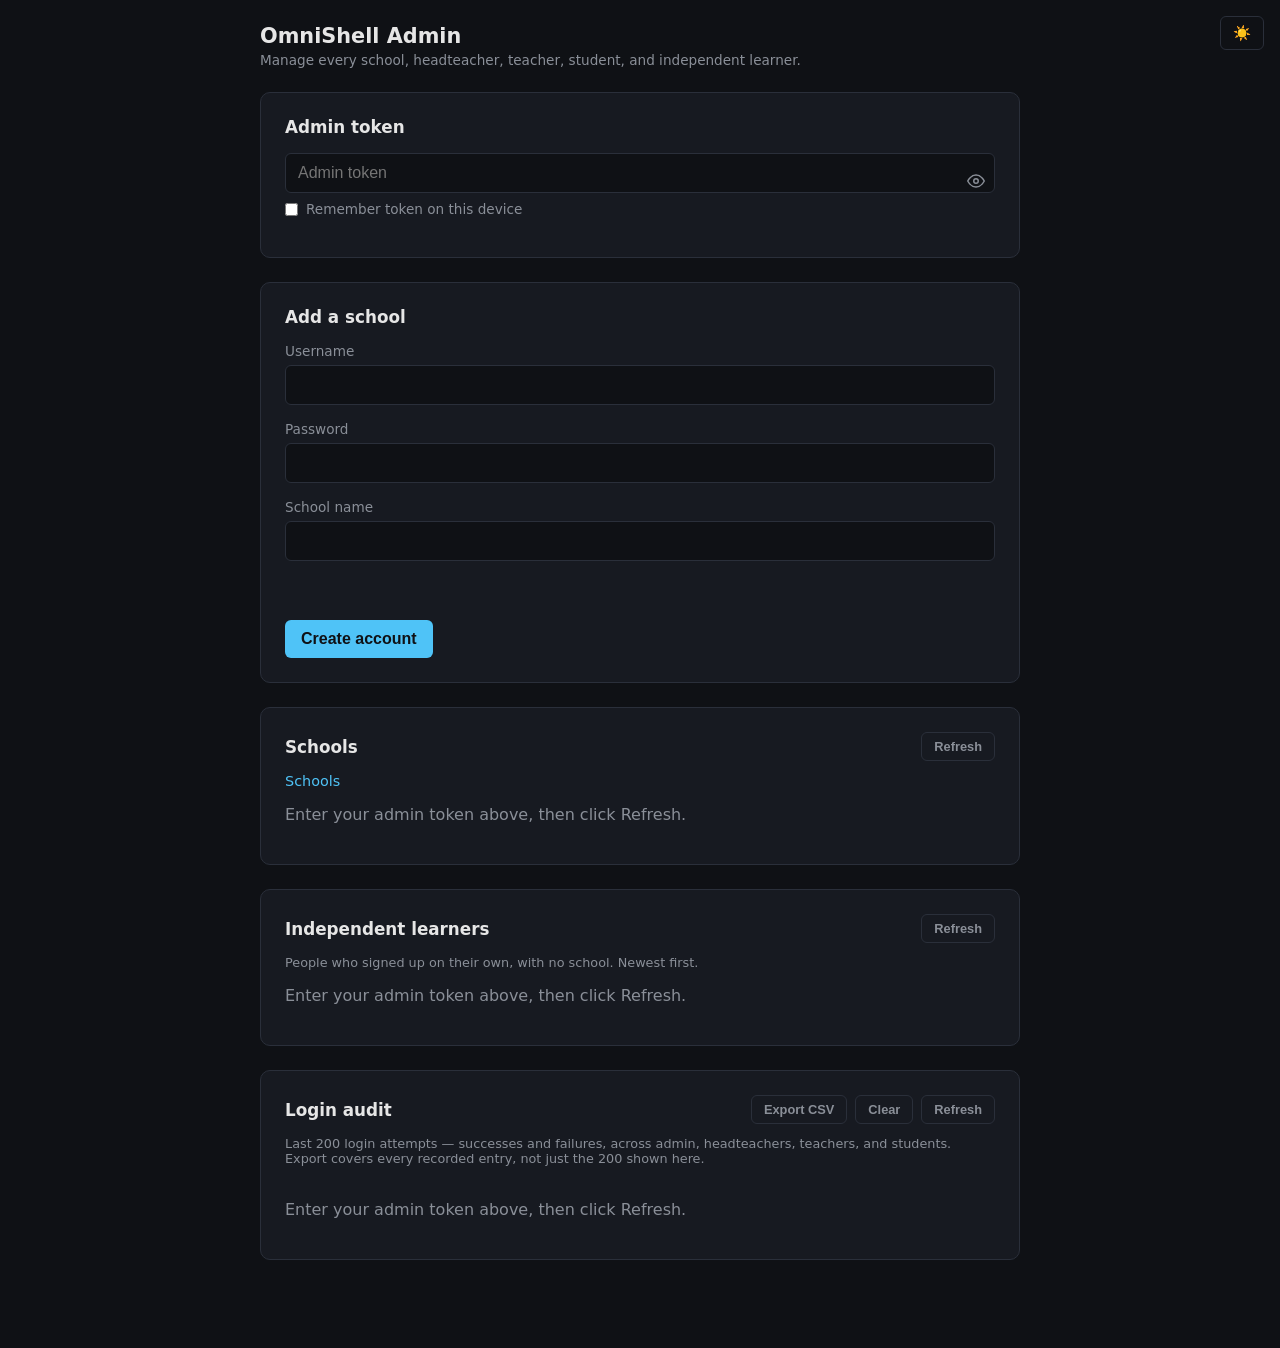
==== commit a0ba51fd: "This is to add all the code that has been changed, to add more lines of code that has been added" ====
--- a/web/admin.html
+++ b/web/admin.html
@@ -200,7 +200,8 @@
   .breadcrumb a:hover {
     text-decoration: underline;
   }
-  #account-list {
+  #account-list,
+  #learner-list {
     list-style: none;
     margin: 0;
     padding: 0;
@@ -369,12 +370,12 @@
 
 <main>
   <h1>OmniShell Admin</h1>
-  <p class="subtitle">Manage every school, headteacher, teacher, and student.</p>
+  <p class="subtitle">Manage every school, headteacher, teacher, student, and independent learner.</p>
 
   <section class="card">
     <h2>Admin token</h2>
     <div class="field-with-toggle">
-      <input id="admin-token" type="password" autocomplete="off" placeholder="Admin token">
+      <input id="admin-token" type="password" autocomplete="off" placeholder="Admin token" aria-label="Admin token">
       <button type="button" class="toggle-visibility" data-target="admin-token" aria-label="Show admin token"></button>
     </div>
     <div class="checkbox-row">
@@ -409,6 +410,17 @@
     </div>
     <div class="breadcrumb" id="breadcrumb"></div>
     <div id="roster-container">
+      <p class="muted">Enter your admin token above, then click Refresh.</p>
+    </div>
+  </section>
+
+  <section class="card">
+    <div class="roster-header">
+      <h2 style="margin:0;">Independent learners</h2>
+      <button type="button" class="refresh-btn" id="learners-refresh-btn">Refresh</button>
+    </div>
+    <p class="muted" style="margin:0 0 12px;font-size:0.8rem;">People who signed up on their own, with no school. Newest first.</p>
+    <div id="learners-container">
       <p class="muted">Enter your admin token above, then click Refresh.</p>
     </div>
   </section>
@@ -615,13 +627,19 @@
     rosterContainer.appendChild(list);
   }
 
-  function buildAccountRow(account, level) {
+  // `ctx` lets the same row (rename / deactivate / delete) work in any list,
+  // not just the schools drill-down: it says how to refresh and where the
+  // list lives. "learner" rows are passwordless, so they get no password reset.
+  function buildAccountRow(account, level, ctx) {
+    ctx = ctx || { reload: loadRoster, container: rosterContainer };
+    const isLeaf = level === "student" || level === "learner";
+
     const item = document.createElement("li");
     item.className = "account-item";
 
     const row = document.createElement("div");
     row.className = "account-row";
-    if (level !== "student") row.classList.add("clickable");
+    if (!isLeaf) row.classList.add("clickable");
 
     const info = document.createElement("div");
     info.className = "account-info";
@@ -652,7 +670,7 @@
     resetBtn.type = "button";
     resetBtn.className = "action-btn";
     resetBtn.textContent = "Reset password";
-    row.appendChild(resetBtn);
+    if (level !== "learner") row.appendChild(resetBtn);
 
     const activeBtn = document.createElement("button");
     activeBtn.type = "button";
@@ -687,7 +705,7 @@
     const deleteConfirm = document.createElement("div");
     deleteConfirm.className = "delete-confirm";
     deleteConfirm.innerHTML = `
-      <p>Delete <strong>${nameEl.textContent}</strong>? This permanently removes their account${level !== "student" ? " and everything under it" : ""}.</p>
+      <p>Delete <strong>${nameEl.textContent}</strong>? This permanently removes their account${!isLeaf ? " and everything under it" : ""}.</p>
       <button type="button" class="delete-cancel-btn">Cancel</button>
       <button type="button" class="delete-confirm-btn">Delete</button>
     `;
@@ -714,7 +732,7 @@
           body: JSON.stringify({ accountId: account.id, active: !account.active })
         });
         if (res.ok) {
-          loadRoster();
+          ctx.reload();
         } else {
           activeBtn.disabled = false;
         }
@@ -806,8 +824,8 @@
         });
         if (res.ok) {
           item.remove();
-          if (document.querySelectorAll(".account-item").length === 0) {
-            rosterContainer.innerHTML = '<p class="empty">No accounts here yet.</p>';
+          if (ctx.container.querySelectorAll(".account-item").length === 0) {
+            ctx.container.innerHTML = '<p class="empty">No accounts here yet.</p>';
           }
         } else {
           btn.disabled = false;
@@ -817,7 +835,7 @@
       }
     }));
 
-    if (level !== "student") {
+    if (!isLeaf) {
       row.addEventListener("click", () => {
         if (level === "headteacher") {
           view = { level: "teachers", headteacherId: account.id, headteacherName: account.display_name || account.username };
@@ -843,6 +861,39 @@
 
   document.getElementById("refresh-btn").addEventListener("click", loadRoster);
 
+  // ---------- independent learners ----------
+
+  const learnersContainer = document.getElementById("learners-container");
+
+  async function loadLearners() {
+    learnersContainer.innerHTML = '<p class="muted">Loading&hellip;</p>';
+    try {
+      const res = await adminFetch("/api/admin/learners");
+      const data = await res.json().catch(() => ({}));
+      if (!res.ok) {
+        learnersContainer.innerHTML = `<p class="error">${data.error || "Could not load learners."}</p>`;
+        return;
+      }
+      const rows = data.rows || [];
+      if (rows.length === 0) {
+        learnersContainer.innerHTML = '<p class="empty">No independent learners yet.</p>';
+        return;
+      }
+      const list = document.createElement("ul");
+      list.id = "learner-list";
+      list.className = "account-list";
+      rows.forEach((account) => {
+        list.appendChild(buildAccountRow(account, "learner", { reload: loadLearners, container: learnersContainer }));
+      });
+      learnersContainer.innerHTML = "";
+      learnersContainer.appendChild(list);
+    } catch {
+      learnersContainer.innerHTML = '<p class="error">Could not reach the server.</p>';
+    }
+  }
+
+  document.getElementById("learners-refresh-btn").addEventListener("click", loadLearners);
+
   // ---------- login audit ----------
 
   const auditContainer = document.getElementById("audit-container");
@@ -960,6 +1011,7 @@
   renderBreadcrumb();
   if (savedToken) {
     loadRoster();
+    loadLearners();
     loadAuditLog();
   }
 </script>
